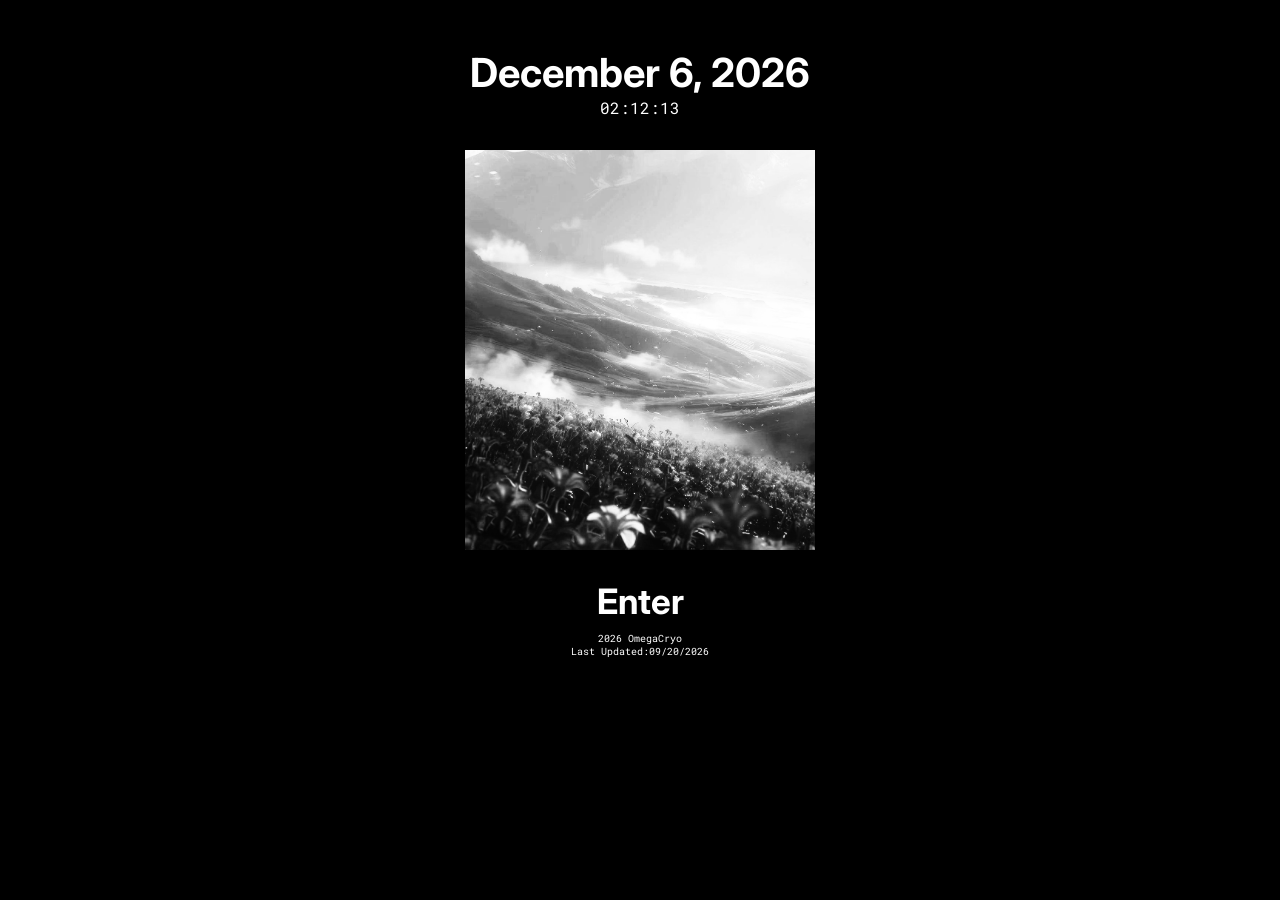
==== public/index.html @ c543b238 "Move files into public" ====
<!doctype html>
<html lang="en">
  <head>
    <meta charset="UTF-8" />
    <meta name="viewport" content="width=device-width, initial-scale=1.0" />
    <link rel="stylesheet" href="style.css" />
    <title>Enter</title>
  </head>
  <body>
    <!--HEADER-->
    <header>
      <div>
        <span id="date"></span>
      </div>
      <div>
        <span id="clock"> 00:00:00</span>
      </div>
    </header>

    <!--MAIN-->
    <div class="card-container">
      <div class="card card-1"></div>
    </div>
    <div class="enter">
      <a href="home.html">Enter</a>
    </div>
    <div class="social">
      <a class="social-link" href="#">Github</a>
      <a class="social-link" href="#">YouTube</a>
    </div>
    <div class="info-container">
      <p>Under Constructions but feel free to look around.</p>
      <h5>
        Best Viewed: Desktop | Will be mobile and responsive friednly soon.
      </h5>
    </div>
    <!--FOOTER-->
    <footer>
      <p>2026 OmegaCryo</p>
      <span class="update">Last Updated:09/20/2026</span>
    </footer>
    <script src="script.js"></script>
  </body>
</html>
---- public/style.css ----
@import url("https://fonts.googleapis.com/css2?family=Inter:ital,opsz,wght@0,14..32,100..900;1,14..32,100..900&family=Roboto+Mono:ital,wght@0,100..700;1,100..700&display=swap");
* {
  margin: 0;
  padding: 0;
}
/*GLOBAL*/
body {
  font-family: "Roboto Mono", monospace;
  background-color: #000;
  color: #fff;
}
header {
  position: relative;
  padding: 3rem 1rem 2rem;
}
h5 {
  padding: 5px;
}
.header-title {
  font-size: 5rem;
  letter-spacing: 0.02em;
  line-height: 0.9;
  -webkit-text-stroke: 2px #fff;
  text-shadow: 0px 0px 8px #fff;
  text-transform: uppercase;
}
.enter {
  margin-bottom: 10px;
}
header,
.enter,
.index-container p {
  text-align: center;
}
a {
  color: #fff;
  text-decoration: none;
}
@keyframes hover {
  50% {
    transform: translateY(-3px);
  }
  100% {
    transfrom: translateY(-6px);
  }
}
footer {
  font-size: 0.625rem;
  text-align: center;
  position: relative;
  bottom: 0;
  width: 100%;
}
/* INDEX */
#date {
  font-family: "Inter", sans-serif;
  font-size: 40px;
  font-weight: 700;
}
.card-container {
  display: flex;
  justify-content: center;
}
.card {
  height: 400px;
  width: 350px;
  background-size: cover;
  background-repeat: no-repeat;
  background-position: center;
  margin-bottom: 30px;
}
.card-1 {
  background-image: url(images/ladsbg1.png);
}
.enter {
  font-family: "Inter", sans-serif;
  font-size: 35px;
  font-weight: 700;
}
.social {
  margin: 20px;
  text-align: center;
  display: none;
}
.enter:hover a {
  background: white;
  color: black;
  padding: 5px;
}
.social-link:hover {
  background: white;
  color: black;
  padding: 5px;
}
.info-container {
  text-align: center;
  margin: 30px;
  padding: 10px;
  display: none;
}
/* HOME.HTML */
ul {
  padding: 0;
}
li {
  list-style-type: none;
}
.scroll-header {
  width: 100%;
  background: #000;
  padding: 8px;
}
.scroll-header-inner {
  display: inline-block;
  font-size: 10px;
  white-space: nowrap;
  padding-left: 100%;
  animation: scroll-left 20s linear infinite;
}
@keyframes scroll-left {
  0% {
    transform: translateX(0);
  }
  100% {
    transform: translateX(-100%);
  }
}
.home-header {
  animation: pulse 5s ease infinite;
}
@keyframes pulse {
  0%,
  100% {
    text-shadow:
      0 0 5px #fff,
      0 0 10px #fff,
      0 0 20px #000,
      0 0 28px #000,
      0 0 7px #000,
      9px 9px 2px #000;
  }
  50% {
    text-shadow:
      0 0 9px #000,
      0 0 20px #393941,
      0 0 28px #393941,
      0 0 28px #393941,
      0 0 4px #393941,
      9px 9px 2px #000;
  }
}
.nav-container {
  background: #000;
  margin: 20px auto 0;
  width: 800px;
  padding: 15px;
  border: 2px solid #393941;
}
.container {
  background: #000;
  margin: 0 auto;
  max-width: 900px;
  display: grid;
  grid-template-columns: 200px 1fr;
  padding: 16px;
  color: #a3a3ae;
}
.container p {
  font-size: 12px;
  padding: 5px;
}
.nav-section {
  padding: 12px;
  font-size: 0.8rem;
  border: 1px solid #393941;
  margin-bottom: 15px;
  gap: 10px;
  text-align: center;
}
.center-content {
  margin-bottom: 30px;
  border: 1px solid #393941;
}
.center-img {
  width: auto;
  height: 350px;
}
.center-img img {
  width: 100%;
  height: 100%;
  object-fit: cover;
  object-position: 90% 15%;
}
.updates {
  height: 250px;
  overflow: hidden;
  overflow-y: scroll;
}
th,
td {
  font-size: 12px;
  padding: 10px;
}
.left-section {
  display: flex;
  flex-direction: column;
  gap: 8px;
  margin-right: 10px;
  text-align: center;
}
.left-content {
  font-size: 0.75rem;
  border: 1px solid #393941;
  padding: 10px;
}
.avatar {
  width: 120px;
  height: 120px;
  background-image: url(images/sylusavatar2.png);
  background-repeat: no-repeat;
  background-size: cover;
  margin: 10px auto;
}
/*ABOUT.HTML*/
.about-container {
  background: #000;
  margin: 50px auto;
  max-width: 900px;
  display: grid;
  grid-template-columns: 250px 1fr;
  padding: 16px;
  border: 2px solid #393941;
  color: #a3a3ae;
}
.left-box {
  display: flex;
  flex-direction: column;
  margin: 10px 20px 10px 20px;
}
.left-box img {
  height: 850px;
  object-fit: cover;
}
.right-box {
  margin: 10px 20px 10px 20px;
}
.right-box p {
  font-size: 12px;
  padding: 5px;
}
.right-box ul li {
  list-style-type: disc;
  margin-left: 10px;
  padding: 4px;
}
.about-section {
  margin-bottom: 20px;
}
.about-section li {
  font-size: 12px;
}
.about-social {
  text-align: center;
}
.about-social li {
  display: inline-block;
}
/*RESOURCE.HTML*/
.resource-container {
  width: 50%;
  margin: 0 auto;
}
.resource-nav {
  border: none;
}
.resource-section {
  border: 1px solid #393941;
  margin: 10px;
  padding: 10px;
}
.resource-section a {
  display: block;
  font-size: 12px;
}

/* media queries mobile phone,tablet*/
@media (max-width: 480px) {
  /*Global*/
  .header-title {
    font-size: 60px;
  }
  .container,
  .about-container {
    display: block;
  }
  .avatar {
    margin: 0 auto;
  }
  .nav-section {
    margin-top: 15px;
  }

  /*About section*/
  .left-box img {
    height: 350px;
  }
  /*Resource section*/
  .resource-container {
    width: 100%;
  }
}
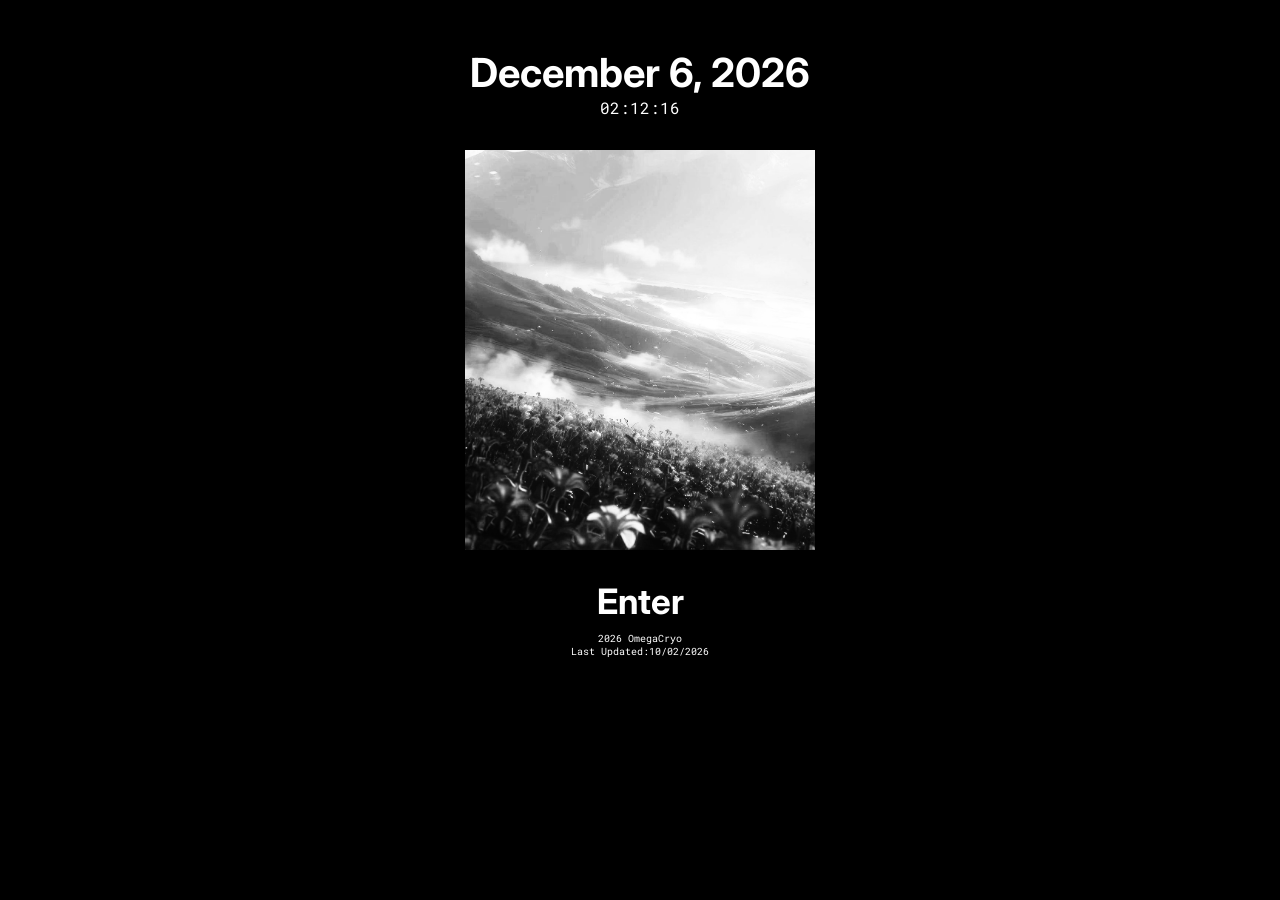
==== commit eee02c51: "Site map - Created a site mape page -Update home page and created a to do list -Made style changes t" ====
--- a/public/index.html
+++ b/public/index.html
@@ -37,7 +37,7 @@
     <!--FOOTER-->
     <footer>
       <p>2026 OmegaCryo</p>
-      <span class="update">Last Updated:09/20/2026</span>
+      <span class="update">Last Updated:10/02/2026</span>
     </footer>
     <script src="script.js"></script>
   </body>
--- a/public/style.css
+++ b/public/style.css
@@ -35,6 +35,9 @@
 a {
   color: #fff;
   text-decoration: none;
+}
+a:hover {
+  text-decoration: underline;
 }
 @keyframes hover {
   50% {
@@ -197,7 +200,8 @@
   overflow-y: scroll;
 }
 th,
-td {
+td,
+.todo {
   font-size: 12px;
   padding: 10px;
 }
@@ -266,23 +270,31 @@
   display: inline-block;
 }
 /*RESOURCE.HTML*/
-.resource-container {
+.resource-container,
+.sm-container {
   width: 50%;
   margin: 0 auto;
 }
 .resource-nav {
   border: none;
 }
-.resource-section {
+.resource-section,
+.sm-section {
   border: 1px solid #393941;
   margin: 10px;
   padding: 10px;
 }
-.resource-section a {
+.resource-section a,
+.sm-container a {
   display: block;
   font-size: 12px;
 }
 
+/*SITE MAP*/
+.sm-container a,
+h4 {
+  text-align: center;
+}
 /* media queries mobile phone,tablet*/
 @media (max-width: 480px) {
   /*Global*/
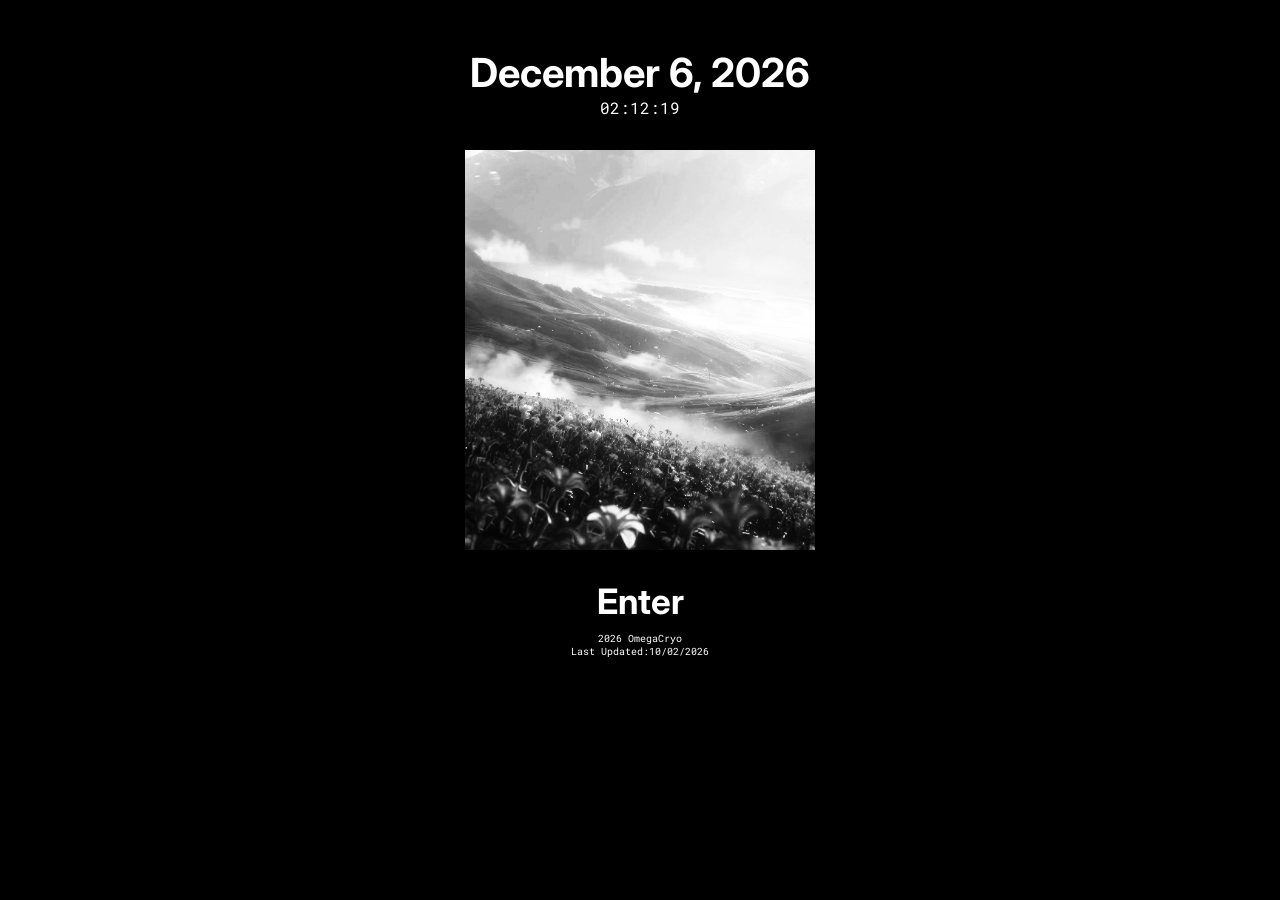
==== commit eba109cc: "Home page -Update header and navigation section -Revamp main container" ====
--- a/public/index.html
+++ b/public/index.html
@@ -8,7 +8,7 @@
   </head>
   <body>
     <!--HEADER-->
-    <header>
+    <header class="index-header">
       <div>
         <span id="date"></span>
       </div>
--- a/public/style.css
+++ b/public/style.css
@@ -1,4 +1,4 @@
-@import url("https://fonts.googleapis.com/css2?family=Inter:ital,opsz,wght@0,14..32,100..900;1,14..32,100..900&family=Roboto+Mono:ital,wght@0,100..700;1,100..700&display=swap");
+@import url("https://fonts.googleapis.com/css2?family=Inter:ital,opsz,wght@0,14..32,100..900;1,14..32,100..900&family=Montserrat:ital,wght@0,100..900;1,100..900&family=Roboto+Mono:ital,wght@0,100..700;1,100..700&display=swap");
 * {
   margin: 0;
   padding: 0;
@@ -9,15 +9,13 @@
   background-color: #000;
   color: #fff;
 }
-header {
-  position: relative;
-  padding: 3rem 1rem 2rem;
-}
 h5 {
   padding: 5px;
 }
-.header-title {
-  font-size: 5rem;
+.header-title h1 {
+  font-size: 3.8rem;
+  font-weight: bold;
+  font-family: "Montserrat", sans-serif;
   letter-spacing: 0.02em;
   line-height: 0.9;
   -webkit-text-stroke: 2px #fff;
@@ -27,7 +25,6 @@
 .enter {
   margin-bottom: 10px;
 }
-header,
 .enter,
 .index-container p {
   text-align: center;
@@ -59,6 +56,12 @@
   font-family: "Inter", sans-serif;
   font-size: 40px;
   font-weight: 700;
+}
+.index-header {
+  display: block;
+  position: relative;
+  padding: 3rem 1rem 2rem;
+  text-align: center;
 }
 .card-container {
   display: flex;
@@ -102,16 +105,51 @@
   display: none;
 }
 /* HOME.HTML */
+header {
+  display: flex;
+  align-items: flex-end;
+  justify-content: space-between;
+  gap: 2rem;
+  padding: 3rem 1rem 2rem;
+}
 ul {
   padding: 0;
 }
 li {
   list-style-type: none;
 }
+.wrapper {
+  max-width: 900px;
+  margin: 0 auto;
+}
+.clock-container {
+  text-align: end;
+  margin: 10px;
+  padding: 10px;
+  font-size: 10px;
+}
+.nav-container {
+  flex: 1;
+}
+.nav-section {
+  font-size: 14px;
+  text-align: center;
+}
+.nav-section a {
+  margin: 10px;
+}
+.nav-break {
+  width: auto;
+  margin: 10px 0 0;
+}
 .scroll-header {
-  width: 100%;
-  background: #000;
+  margin: 0 1rem;
+  box-sizing: hidden;
+  overflow: hidden;
   padding: 8px;
+  border: 1px solid #fff;
+  border-radius: 12px;
+  box-shadow: 0 0 8px #fff;
 }
 .scroll-header-inner {
   display: inline-block;
@@ -152,33 +190,15 @@
       9px 9px 2px #000;
   }
 }
-.nav-container {
-  background: #000;
-  margin: 20px auto 0;
-  width: 800px;
-  padding: 15px;
-  border: 2px solid #393941;
-}
 .container {
   background: #000;
-  margin: 0 auto;
-  max-width: 900px;
-  display: grid;
-  grid-template-columns: 200px 1fr;
+  margin: 0;
   padding: 16px;
   color: #a3a3ae;
 }
 .container p {
   font-size: 12px;
   padding: 5px;
-}
-.nav-section {
-  padding: 12px;
-  font-size: 0.8rem;
-  border: 1px solid #393941;
-  margin-bottom: 15px;
-  gap: 10px;
-  text-align: center;
 }
 .center-content {
   margin-bottom: 30px;
@@ -186,13 +206,13 @@
 }
 .center-img {
   width: auto;
-  height: 350px;
+  height: 250px;
 }
 .center-img img {
   width: 100%;
   height: 100%;
   object-fit: cover;
-  object-position: 90% 15%;
+  object-position: 80% 20%;
 }
 .updates {
   height: 250px;
@@ -298,8 +318,12 @@
 /* media queries mobile phone,tablet*/
 @media (max-width: 480px) {
   /*Global*/
-  .header-title {
-    font-size: 60px;
+  header {
+    flex-direction: column;
+    align-items: center;
+  }
+  .nav-container {
+    width: 100%;
   }
   .container,
   .about-container {
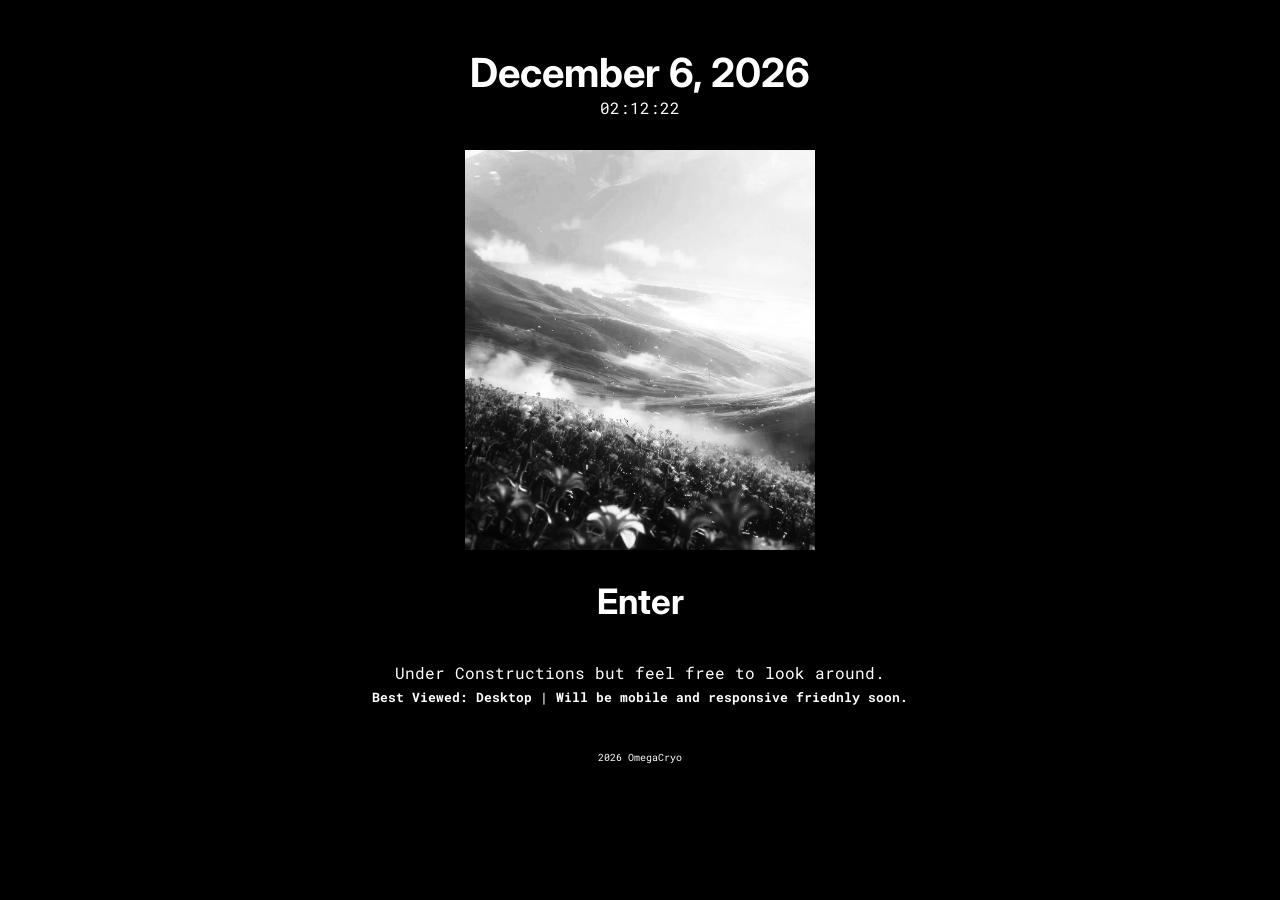
==== commit 8724e943: "Code Clean up -Delete unused code" ====
--- a/public/index.html
+++ b/public/index.html
@@ -16,17 +16,12 @@
         <span id="clock"> 00:00:00</span>
       </div>
     </header>
-
     <!--MAIN-->
     <div class="card-container">
       <div class="card card-1"></div>
     </div>
     <div class="enter">
       <a href="home.html">Enter</a>
-    </div>
-    <div class="social">
-      <a class="social-link" href="#">Github</a>
-      <a class="social-link" href="#">YouTube</a>
     </div>
     <div class="info-container">
       <p>Under Constructions but feel free to look around.</p>
@@ -37,7 +32,6 @@
     <!--FOOTER-->
     <footer>
       <p>2026 OmegaCryo</p>
-      <span class="update">Last Updated:10/02/2026</span>
     </footer>
     <script src="script.js"></script>
   </body>
--- a/public/style.css
+++ b/public/style.css
@@ -83,11 +83,6 @@
   font-size: 35px;
   font-weight: 700;
 }
-.social {
-  margin: 20px;
-  text-align: center;
-  display: none;
-}
 .enter:hover a {
   background: white;
   color: black;
@@ -102,7 +97,6 @@
   text-align: center;
   margin: 30px;
   padding: 10px;
-  display: none;
 }
 /* HOME.HTML */
 header {
@@ -196,6 +190,9 @@
   padding: 16px;
   color: #a3a3ae;
 }
+.container h2 {
+  padding: 5px;
+}
 .container p {
   font-size: 12px;
   padding: 5px;
@@ -214,6 +211,14 @@
   object-fit: cover;
   object-position: 80% 20%;
 }
+.grid-center {
+  display: grid;
+  grid-template-columns: 450px 1fr;
+  gap: 10px;
+}
+.grid-center li {
+  font-size: 12px;
+}
 .updates {
   height: 250px;
   overflow: hidden;
@@ -238,12 +243,28 @@
   padding: 10px;
 }
 .avatar {
-  width: 120px;
+  width: 145px;
   height: 120px;
   background-image: url(images/sylusavatar2.png);
   background-repeat: no-repeat;
   background-size: cover;
-  margin: 10px auto;
+  margin: 10px;
+  display: inline-block;
+}
+.status-content {
+  display: flex;
+  align-items: center;
+  gap: 20px;
+}
+.social-home {
+  border: none;
+  display: flex;
+  justify-content: center;
+}
+.social-home li {
+  display: inline;
+  text-align: center;
+  padding: 10px;
 }
 /*ABOUT.HTML*/
 .about-container {
